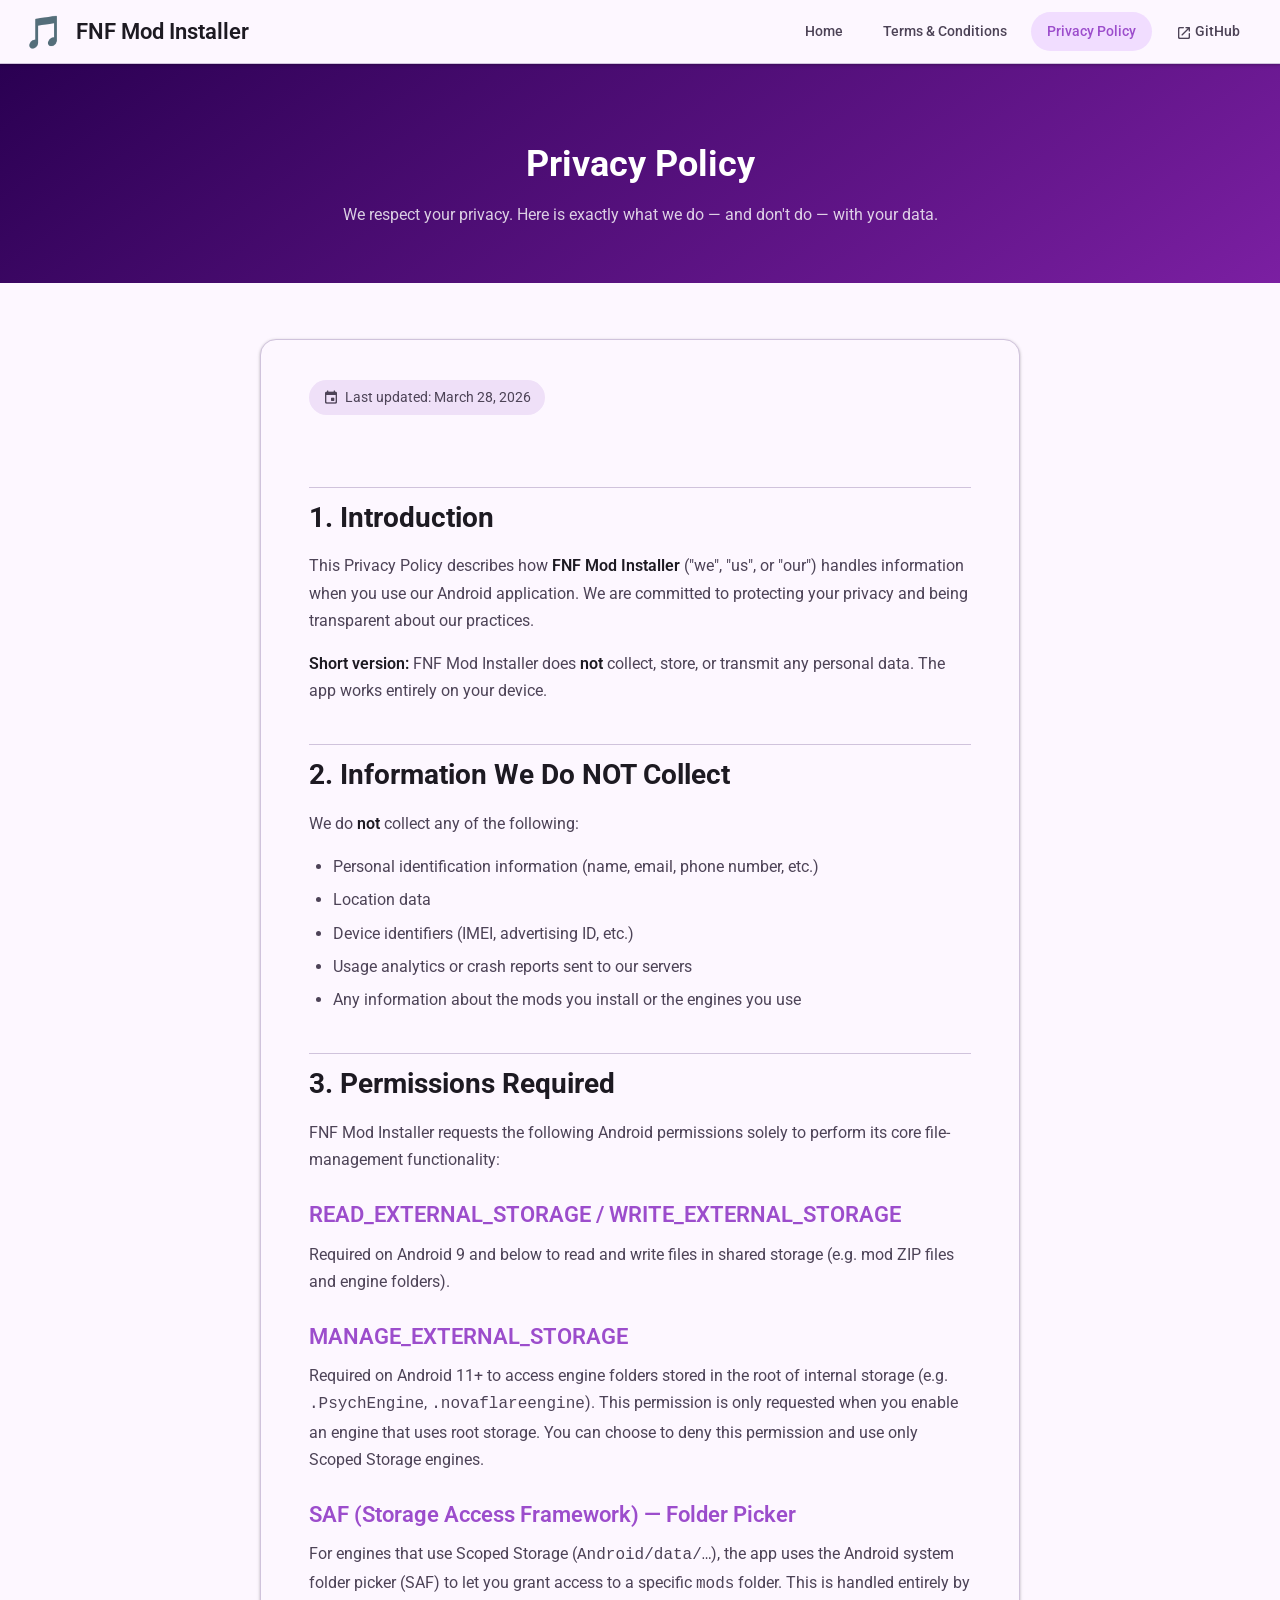
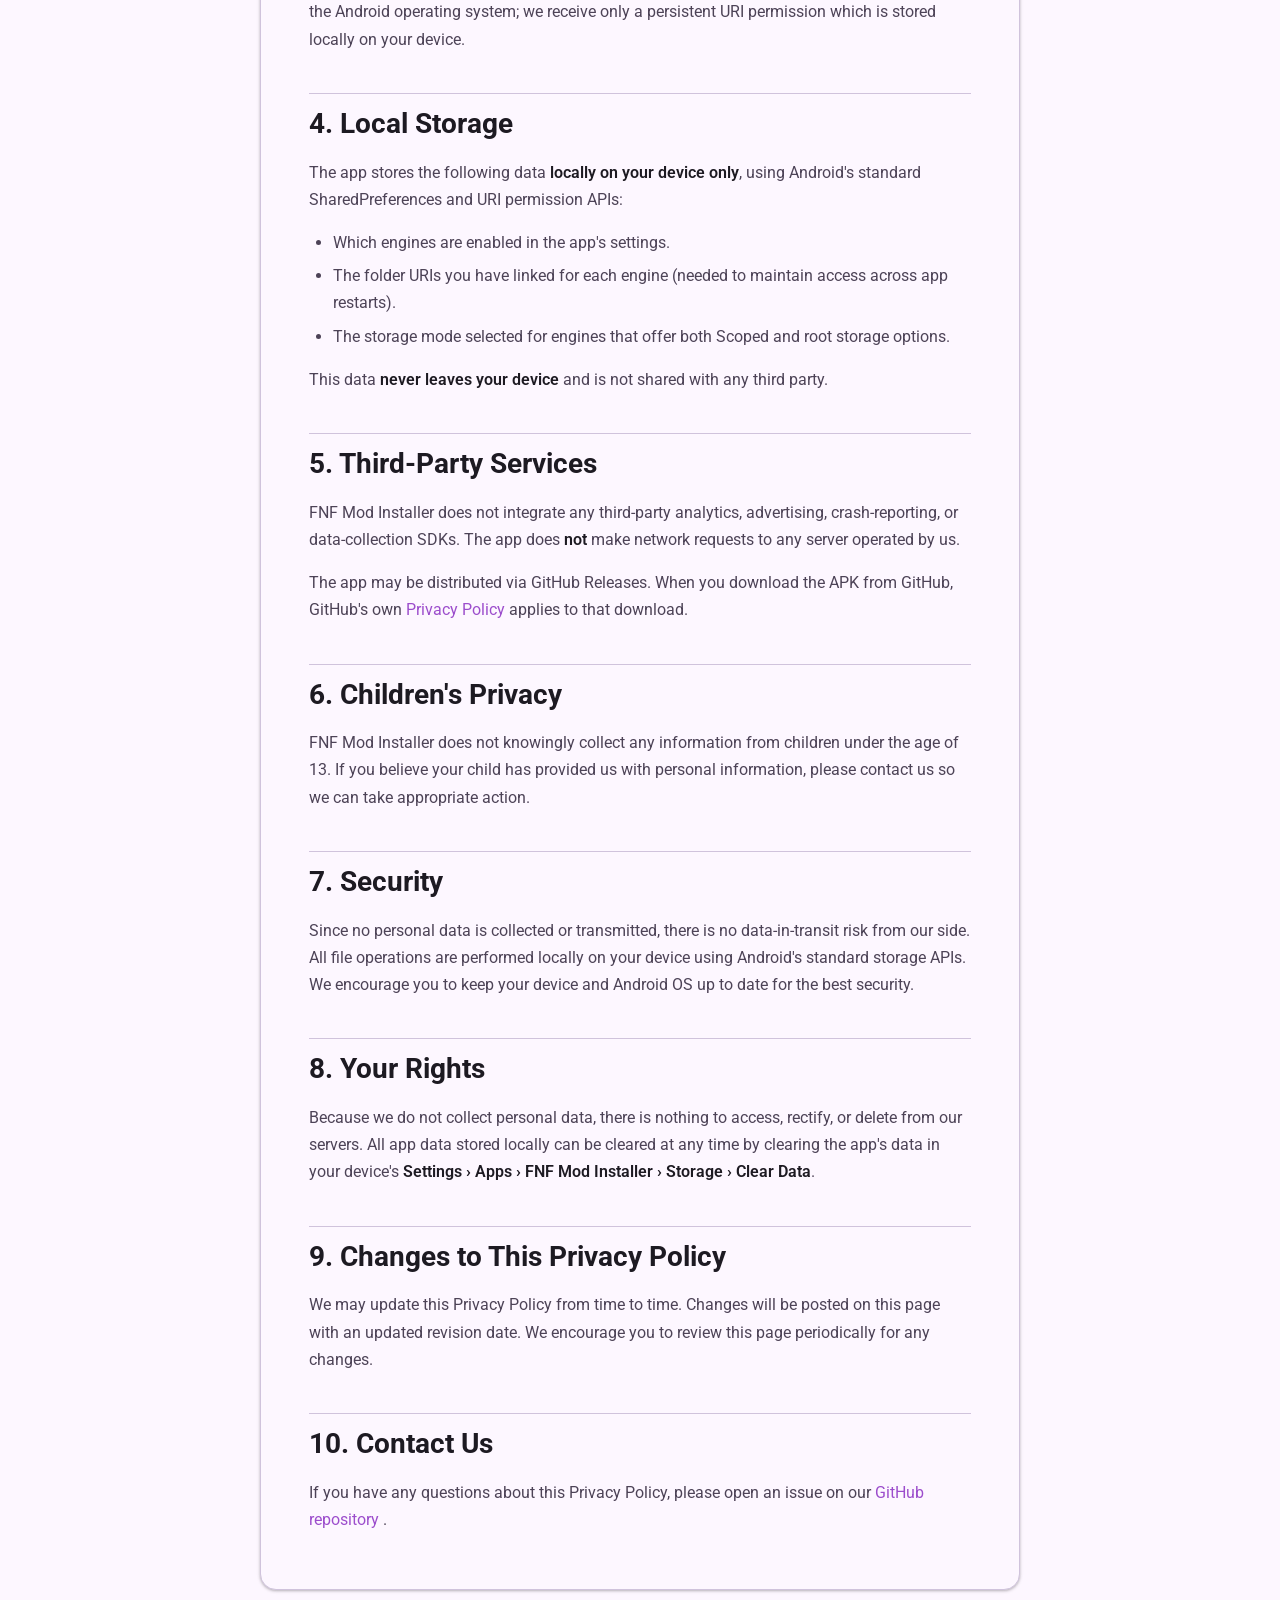
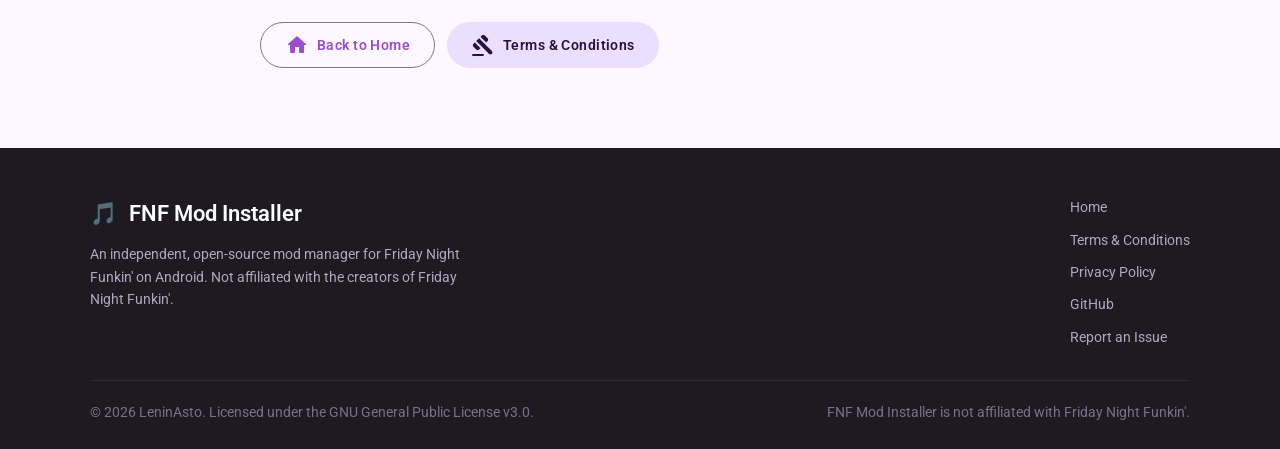
==== privacy.html @ 979d9502 "Add GitHub Pages site with Material Design v3 (index, terms, privacy, 404) Agent-Logs-Url: https://g" ====
<!DOCTYPE html>
<html lang="en">
<head>
  <meta charset="UTF-8" />
  <meta name="viewport" content="width=device-width, initial-scale=1.0" />
  <title>Privacy Policy — FNF Mod Installer</title>
  <meta name="description" content="Privacy Policy for FNF Mod Installer. Learn what data we collect and how we protect your privacy." />
  <meta name="theme-color" content="#9C4DCC" />

  <!-- Google Fonts + Material Icons -->
  <link rel="preconnect" href="https://fonts.googleapis.com" />
  <link rel="preconnect" href="https://fonts.gstatic.com" crossorigin />
  <link href="https://fonts.googleapis.com/css2?family=Roboto:wght@400;500;600;700;900&display=swap" rel="stylesheet" />
  <link href="https://fonts.googleapis.com/icon?family=Material+Icons+Round" rel="stylesheet" />

  <link rel="stylesheet" href="css/style.css" />
</head>
<body>

  <!-- ── Top App Bar ── -->
  <header class="top-app-bar">
    <a href="index.html" class="top-app-bar__brand">
      <span class="brand-emoji" aria-hidden="true">🎵</span>
      FNF Mod Installer
    </a>
    <button class="nav-toggle" id="navToggle" aria-label="Toggle navigation" aria-expanded="false">
      <span class="material-icons-round">menu</span>
    </button>
    <nav class="top-app-bar__nav" id="navMenu" role="navigation" aria-label="Main navigation">
      <a href="index.html" class="nav-link">Home</a>
      <a href="terms.html" class="nav-link">Terms &amp; Conditions</a>
      <a href="privacy.html" class="nav-link active">Privacy Policy</a>
      <a href="https://github.com/LeninAsto/FNF-Mod-Installer" target="_blank" rel="noopener" class="nav-link">
        <span class="material-icons-round" style="font-size:1rem;vertical-align:middle">open_in_new</span>
        GitHub
      </a>
    </nav>
  </header>

  <main>

    <!-- ── Page Hero ── -->
    <section class="page-hero" aria-labelledby="page-title">
      <div class="container--narrow">
        <h1 class="page-hero__title" id="page-title">Privacy Policy</h1>
        <p class="page-hero__subtitle">We respect your privacy. Here is exactly what we do — and don't do — with your data.</p>
      </div>
    </section>

    <!-- ── Legal Content ── -->
    <section class="legal-content">
      <div class="container--narrow">
        <article class="legal-article">

          <span class="last-updated-badge">
            <span class="material-icons-round" style="font-size:1rem" aria-hidden="true">event</span>
            Last updated: March 28, 2026
          </span>

          <h2>1. Introduction</h2>
          <p>
            This Privacy Policy describes how <strong>FNF Mod Installer</strong> ("we", "us", or "our")
            handles information when you use our Android application. We are committed to protecting your
            privacy and being transparent about our practices.
          </p>
          <p>
            <strong>Short version:</strong> FNF Mod Installer does <strong>not</strong> collect, store, or
            transmit any personal data. The app works entirely on your device.
          </p>

          <h2>2. Information We Do NOT Collect</h2>
          <p>We do <strong>not</strong> collect any of the following:</p>
          <ul>
            <li>Personal identification information (name, email, phone number, etc.)</li>
            <li>Location data</li>
            <li>Device identifiers (IMEI, advertising ID, etc.)</li>
            <li>Usage analytics or crash reports sent to our servers</li>
            <li>Any information about the mods you install or the engines you use</li>
          </ul>

          <h2>3. Permissions Required</h2>
          <p>
            FNF Mod Installer requests the following Android permissions solely to perform its core
            file-management functionality:
          </p>

          <h3>READ_EXTERNAL_STORAGE / WRITE_EXTERNAL_STORAGE</h3>
          <p>
            Required on Android 9 and below to read and write files in shared storage (e.g. mod ZIP files
            and engine folders).
          </p>

          <h3>MANAGE_EXTERNAL_STORAGE</h3>
          <p>
            Required on Android 11+ to access engine folders stored in the root of internal storage (e.g.
            <code>.PsychEngine</code>, <code>.novaflareengine</code>). This permission is only requested
            when you enable an engine that uses root storage. You can choose to deny this permission and
            use only Scoped Storage engines.
          </p>

          <h3>SAF (Storage Access Framework) — Folder Picker</h3>
          <p>
            For engines that use Scoped Storage (<code>Android/data/…</code>), the app uses the Android
            system folder picker (SAF) to let you grant access to a specific <code>mods</code> folder.
            This is handled entirely by the Android operating system; we receive only a persistent URI
            permission which is stored locally on your device.
          </p>

          <h2>4. Local Storage</h2>
          <p>
            The app stores the following data <strong>locally on your device only</strong>, using Android's
            standard SharedPreferences and URI permission APIs:
          </p>
          <ul>
            <li>Which engines are enabled in the app's settings.</li>
            <li>The folder URIs you have linked for each engine (needed to maintain access across app restarts).</li>
            <li>The storage mode selected for engines that offer both Scoped and root storage options.</li>
          </ul>
          <p>
            This data <strong>never leaves your device</strong> and is not shared with any third party.
          </p>

          <h2>5. Third-Party Services</h2>
          <p>
            FNF Mod Installer does not integrate any third-party analytics, advertising, crash-reporting,
            or data-collection SDKs. The app does <strong>not</strong> make network requests to any server
            operated by us.
          </p>
          <p>
            The app may be distributed via GitHub Releases. When you download the APK from GitHub, GitHub's
            own
            <a href="https://docs.github.com/en/site-policy/privacy-policies/github-general-privacy-statement" target="_blank" rel="noopener">
              Privacy Policy
            </a>
            applies to that download.
          </p>

          <h2>6. Children's Privacy</h2>
          <p>
            FNF Mod Installer does not knowingly collect any information from children under the age of 13.
            If you believe your child has provided us with personal information, please contact us so we can
            take appropriate action.
          </p>

          <h2>7. Security</h2>
          <p>
            Since no personal data is collected or transmitted, there is no data-in-transit risk from our
            side. All file operations are performed locally on your device using Android's standard storage
            APIs. We encourage you to keep your device and Android OS up to date for the best security.
          </p>

          <h2>8. Your Rights</h2>
          <p>
            Because we do not collect personal data, there is nothing to access, rectify, or delete from our
            servers. All app data stored locally can be cleared at any time by clearing the app's data in
            your device's <strong>Settings › Apps › FNF Mod Installer › Storage › Clear Data</strong>.
          </p>

          <h2>9. Changes to This Privacy Policy</h2>
          <p>
            We may update this Privacy Policy from time to time. Changes will be posted on this page with an
            updated revision date. We encourage you to review this page periodically for any changes.
          </p>

          <h2>10. Contact Us</h2>
          <p>
            If you have any questions about this Privacy Policy, please open an issue on our
            <a href="https://github.com/LeninAsto/FNF-Mod-Installer/issues" target="_blank" rel="noopener">
              GitHub repository
            </a>.
          </p>

        </article>

        <!-- Navigation chips -->
        <div style="margin-top:32px;display:flex;gap:12px;flex-wrap:wrap">
          <a href="index.html" class="btn btn-outlined">
            <span class="material-icons-round" aria-hidden="true">home</span>
            Back to Home
          </a>
          <a href="terms.html" class="btn btn-tonal">
            <span class="material-icons-round" aria-hidden="true">gavel</span>
            Terms &amp; Conditions
          </a>
        </div>

      </div>
    </section>

  </main>

  <!-- ── Footer ── -->
  <footer>
    <div class="footer-inner">
      <div>
        <div class="footer-brand">
          <span aria-hidden="true">🎵</span>
          FNF Mod Installer
        </div>
        <p class="footer-desc">
          An independent, open-source mod manager for Friday Night Funkin' on Android.
          Not affiliated with the creators of Friday Night Funkin'.
        </p>
      </div>
      <nav class="footer-links" aria-label="Footer navigation">
        <a href="index.html">Home</a>
        <a href="terms.html">Terms &amp; Conditions</a>
        <a href="privacy.html">Privacy Policy</a>
        <a href="https://github.com/LeninAsto/FNF-Mod-Installer" target="_blank" rel="noopener">GitHub</a>
        <a href="https://github.com/LeninAsto/FNF-Mod-Installer/issues" target="_blank" rel="noopener">Report an Issue</a>
      </nav>
    </div>
    <hr class="footer-divider" />
    <div class="footer-copy">
      <span>© 2026 LeninAsto. Licensed under the GNU General Public License v3.0.</span>
      <span>FNF Mod Installer is not affiliated with Friday Night Funkin'.</span>
    </div>
  </footer>

  <script>
    const toggle = document.getElementById('navToggle');
    const menu   = document.getElementById('navMenu');
    toggle.addEventListener('click', () => {
      const open = menu.classList.toggle('open');
      toggle.setAttribute('aria-expanded', String(open));
    });
  </script>
</body>
</html>
---- css/style.css ----
/* =========================================================
   FNF Mod Installer — GitHub Pages
   Material Design 3 · Shared Stylesheet
   ========================================================= */

/* ---------- Custom Properties (MD3 Tokens) ---------- */
:root {
  /* Seed colour: Purple */
  --md-sys-color-primary:             #9C4DCC;
  --md-sys-color-on-primary:          #FFFFFF;
  --md-sys-color-primary-container:   #F1DDFF;
  --md-sys-color-on-primary-container:#2A0052;

  --md-sys-color-secondary:           #7965A0;
  --md-sys-color-on-secondary:        #FFFFFF;
  --md-sys-color-secondary-container: #EBDEFF;
  --md-sys-color-on-secondary-container:#251443;

  --md-sys-color-surface:             #FDF7FF;
  --md-sys-color-surface-variant:     #EFE0F8;
  --md-sys-color-on-surface:          #1D1A22;
  --md-sys-color-on-surface-variant:  #4D4357;
  --md-sys-color-outline:             #7E7389;
  --md-sys-color-outline-variant:     #D0C3DC;

  --md-sys-color-background:          #FDF7FF;
  --md-sys-color-on-background:       #1D1A22;

  --md-sys-color-error:               #B3261E;
  --md-sys-color-on-error:            #FFFFFF;

  /* Elevation (MD3 uses tonal surfaces) */
  --md-elevation-1: 0 1px 2px rgba(0,0,0,.15), 0 1px 3px 1px rgba(0,0,0,.10);
  --md-elevation-2: 0 1px 2px rgba(0,0,0,.20), 0 2px 6px 2px rgba(0,0,0,.15);
  --md-elevation-3: 0 4px 8px 3px rgba(0,0,0,.15), 0 1px 3px rgba(0,0,0,.20);

  /* Shape */
  --shape-corner-extra-small: 4px;
  --shape-corner-small:       8px;
  --shape-corner-medium:      12px;
  --shape-corner-large:       16px;
  --shape-corner-extra-large: 28px;
  --shape-corner-full:        9999px;

  /* Typescale */
  --font-display-large:  clamp(3rem, 6vw, 3.5625rem);
  --font-display-medium: clamp(2.25rem, 4.5vw, 2.8125rem);
  --font-display-small:  clamp(1.75rem, 3.5vw, 2.25rem);
  --font-headline-large: clamp(1.5rem, 3vw, 2rem);
  --font-headline-medium:clamp(1.25rem, 2.5vw, 1.75rem);
  --font-headline-small: clamp(1.125rem, 2.2vw, 1.5rem);
  --font-title-large:    1.375rem;
  --font-title-medium:   1rem;
  --font-body-large:     1rem;
  --font-body-medium:    0.875rem;
  --font-label-large:    0.875rem;
  --font-label-medium:   0.75rem;
}

/* ---------- Reset ---------- */
*, *::before, *::after { box-sizing: border-box; margin: 0; padding: 0; }

html { scroll-behavior: smooth; }

body {
  font-family: 'Roboto', sans-serif;
  background: var(--md-sys-color-background);
  color: var(--md-sys-color-on-background);
  line-height: 1.6;
  min-height: 100vh;
  display: flex;
  flex-direction: column;
}

img { max-width: 100%; display: block; }
a   { color: var(--md-sys-color-primary); text-decoration: none; }
a:hover { text-decoration: underline; }

/* ---------- Top App Bar ---------- */
.top-app-bar {
  position: sticky;
  top: 0;
  z-index: 1000;
  background: var(--md-sys-color-surface);
  border-bottom: 1px solid var(--md-sys-color-outline-variant);
  box-shadow: var(--md-elevation-1);
  padding: 0 24px;
  height: 64px;
  display: flex;
  align-items: center;
  justify-content: space-between;
  gap: 16px;
}

.top-app-bar__brand {
  display: flex;
  align-items: center;
  gap: 12px;
  font-size: var(--font-title-large);
  font-weight: 600;
  color: var(--md-sys-color-on-surface);
  text-decoration: none;
}

.top-app-bar__brand:hover { text-decoration: none; }

.top-app-bar__brand img {
  width: 40px;
  height: 40px;
  border-radius: var(--shape-corner-small);
}

.top-app-bar__brand .brand-emoji {
  font-size: 2rem;
  line-height: 1;
}

.top-app-bar__nav {
  display: flex;
  align-items: center;
  gap: 8px;
}

.nav-link {
  padding: 8px 16px;
  border-radius: var(--shape-corner-full);
  font-size: var(--font-label-large);
  font-weight: 500;
  color: var(--md-sys-color-on-surface-variant);
  transition: background 0.2s, color 0.2s;
}

.nav-link:hover {
  background: var(--md-sys-color-surface-variant);
  color: var(--md-sys-color-on-surface);
  text-decoration: none;
}

.nav-link.active {
  color: var(--md-sys-color-primary);
  background: var(--md-sys-color-primary-container);
}

/* Hamburger for mobile */
.nav-toggle {
  display: none;
  background: none;
  border: none;
  cursor: pointer;
  padding: 8px;
  border-radius: var(--shape-corner-full);
  color: var(--md-sys-color-on-surface);
  font-size: 1.5rem;
  transition: background 0.2s;
}
.nav-toggle:hover { background: var(--md-sys-color-surface-variant); }

@media (max-width: 640px) {
  .nav-toggle { display: flex; align-items: center; }
  .top-app-bar__nav {
    display: none;
    position: absolute;
    top: 64px;
    left: 0;
    right: 0;
    background: var(--md-sys-color-surface);
    padding: 8px 16px 16px;
    flex-direction: column;
    align-items: flex-start;
    border-bottom: 1px solid var(--md-sys-color-outline-variant);
    box-shadow: var(--md-elevation-2);
  }
  .top-app-bar__nav.open { display: flex; }
  .nav-link { width: 100%; padding: 12px 16px; }
}

/* ---------- Main Content ---------- */
main { flex: 1; }

/* ---------- Buttons ---------- */
.btn {
  display: inline-flex;
  align-items: center;
  gap: 8px;
  padding: 10px 24px;
  border-radius: var(--shape-corner-full);
  font-size: var(--font-label-large);
  font-weight: 600;
  letter-spacing: 0.03em;
  border: none;
  cursor: pointer;
  text-decoration: none;
  transition: box-shadow 0.2s, opacity 0.2s, background 0.2s;
}

.btn-filled {
  background: var(--md-sys-color-primary);
  color: var(--md-sys-color-on-primary);
  box-shadow: var(--md-elevation-1);
}
.btn-filled:hover {
  box-shadow: var(--md-elevation-2);
  opacity: 0.92;
  text-decoration: none;
}

.btn-tonal {
  background: var(--md-sys-color-secondary-container);
  color: var(--md-sys-color-on-secondary-container);
}
.btn-tonal:hover {
  box-shadow: var(--md-elevation-1);
  text-decoration: none;
}

.btn-outlined {
  background: transparent;
  color: var(--md-sys-color-primary);
  border: 1px solid var(--md-sys-color-outline);
}
.btn-outlined:hover {
  background: var(--md-sys-color-primary-container);
  text-decoration: none;
}

/* ---------- Cards ---------- */
.card {
  background: var(--md-sys-color-surface);
  border-radius: var(--shape-corner-medium);
  padding: 24px;
  box-shadow: var(--md-elevation-1);
  transition: box-shadow 0.2s;
}
.card:hover { box-shadow: var(--md-elevation-2); }

.card-elevated {
  background: var(--md-sys-color-surface);
  box-shadow: var(--md-elevation-2);
}

.card-filled {
  background: var(--md-sys-color-surface-variant);
  box-shadow: none;
}

/* ---------- Section Layout ---------- */
.section {
  padding: 80px 24px;
}

.section--alt {
  background: var(--md-sys-color-surface-variant);
}

.container {
  max-width: 1100px;
  margin: 0 auto;
}

.container--narrow {
  max-width: 760px;
  margin: 0 auto;
}

/* ---------- Hero ---------- */
.hero {
  background: linear-gradient(
    145deg,
    #2A0052 0%,
    #4A0080 40%,
    #7B1FA2 75%,
    #9C4DCC 100%
  );
  color: #fff;
  text-align: center;
  padding: 100px 24px 80px;
  position: relative;
  overflow: hidden;
}

.hero::before {
  content: '';
  position: absolute;
  inset: 0;
  background: url("data:image/svg+xml,%3Csvg width='60' height='60' viewBox='0 0 60 60' xmlns='http://www.w3.org/2000/svg'%3E%3Cg fill='none' fill-rule='evenodd'%3E%3Cg fill='%23ffffff' fill-opacity='0.04'%3E%3Cpath d='M36 34v-4h-2v4h-4v2h4v4h2v-4h4v-2h-4zm0-30V0h-2v4h-4v2h4v4h2V6h4V4h-4zM6 34v-4H4v4H0v2h4v4h2v-4h4v-2H6zM6 4V0H4v4H0v2h4v4h2V6h4V4H6z'/%3E%3C/g%3E%3C/g%3E%3C/svg%3E");
}

.hero__logo {
  width: 96px;
  height: 96px;
  margin: 0 auto 24px;
  border-radius: var(--shape-corner-large);
  background: rgba(255,255,255,0.15);
  display: flex;
  align-items: center;
  justify-content: center;
  font-size: 3.5rem;
  backdrop-filter: blur(4px);
  border: 2px solid rgba(255,255,255,0.25);
  position: relative;
}

.hero__eyebrow {
  font-size: var(--font-label-large);
  letter-spacing: 0.15em;
  text-transform: uppercase;
  opacity: 0.8;
  margin-bottom: 12px;
  position: relative;
}

.hero__title {
  font-size: var(--font-display-medium);
  font-weight: 700;
  line-height: 1.15;
  margin-bottom: 20px;
  position: relative;
}

.hero__subtitle {
  font-size: var(--font-headline-small);
  font-weight: 400;
  opacity: 0.9;
  max-width: 560px;
  margin: 0 auto 40px;
  position: relative;
}

.hero__actions {
  display: flex;
  gap: 16px;
  justify-content: center;
  flex-wrap: wrap;
  position: relative;
}

/* ---------- Feature Grid ---------- */
.features-grid {
  display: grid;
  grid-template-columns: repeat(auto-fit, minmax(280px, 1fr));
  gap: 24px;
  margin-top: 48px;
}

.feature-card {
  background: var(--md-sys-color-surface);
  border-radius: var(--shape-corner-large);
  padding: 28px 24px;
  box-shadow: var(--md-elevation-1);
  transition: box-shadow 0.25s, transform 0.25s;
  border: 1px solid var(--md-sys-color-outline-variant);
}

.feature-card:hover {
  box-shadow: var(--md-elevation-3);
  transform: translateY(-2px);
}

.feature-card__icon {
  font-size: 2.5rem;
  margin-bottom: 16px;
  display: block;
}

.feature-card__title {
  font-size: var(--font-title-large);
  font-weight: 600;
  color: var(--md-sys-color-on-surface);
  margin-bottom: 8px;
}

.feature-card__body {
  font-size: var(--font-body-large);
  color: var(--md-sys-color-on-surface-variant);
  line-height: 1.6;
}

/* ---------- Engine chips ---------- */
.engines-section { text-align: center; }

.engines-grid {
  display: flex;
  flex-wrap: wrap;
  gap: 12px;
  justify-content: center;
  margin-top: 32px;
}

.engine-chip {
  display: inline-flex;
  align-items: center;
  gap: 8px;
  padding: 12px 20px;
  border-radius: var(--shape-corner-full);
  background: var(--md-sys-color-primary-container);
  color: var(--md-sys-color-on-primary-container);
  font-weight: 600;
  font-size: var(--font-label-large);
  border: 1px solid var(--md-sys-color-outline-variant);
  transition: background 0.2s, box-shadow 0.2s;
}

.engine-chip:hover {
  background: var(--md-sys-color-primary);
  color: var(--md-sys-color-on-primary);
  box-shadow: var(--md-elevation-1);
}

/* ---------- Section headings ---------- */
.section-label {
  font-size: var(--font-label-large);
  letter-spacing: 0.12em;
  text-transform: uppercase;
  color: var(--md-sys-color-primary);
  font-weight: 600;
  margin-bottom: 8px;
}

.section-title {
  font-size: var(--font-headline-large);
  font-weight: 700;
  color: var(--md-sys-color-on-surface);
  margin-bottom: 16px;
  line-height: 1.25;
}

.section-body {
  font-size: var(--font-body-large);
  color: var(--md-sys-color-on-surface-variant);
  max-width: 620px;
}

/* ---------- Step List ---------- */
.step-list {
  list-style: none;
  counter-reset: step;
  margin-top: 32px;
  display: flex;
  flex-direction: column;
  gap: 20px;
}

.step-list li {
  counter-increment: step;
  display: flex;
  gap: 20px;
  align-items: flex-start;
}

.step-list li::before {
  content: counter(step);
  flex-shrink: 0;
  width: 40px;
  height: 40px;
  border-radius: var(--shape-corner-full);
  background: var(--md-sys-color-primary);
  color: var(--md-sys-color-on-primary);
  display: flex;
  align-items: center;
  justify-content: center;
  font-weight: 700;
  font-size: var(--font-title-medium);
}

.step-list li > div { flex: 1; }

.step-title {
  font-size: var(--font-title-medium);
  font-weight: 600;
  color: var(--md-sys-color-on-surface);
}

.step-body {
  font-size: var(--font-body-medium);
  color: var(--md-sys-color-on-surface-variant);
  margin-top: 4px;
}

/* ---------- Download Banner ---------- */
.download-banner {
  background: linear-gradient(135deg, #4A0080, #9C4DCC);
  color: #fff;
  text-align: center;
  padding: 72px 24px;
}

.download-banner__title {
  font-size: var(--font-headline-large);
  font-weight: 700;
  margin-bottom: 12px;
}

.download-banner__sub {
  font-size: var(--font-body-large);
  opacity: 0.88;
  margin-bottom: 36px;
}

.btn-on-dark {
  background: #fff;
  color: #4A0080;
  padding: 14px 32px;
  font-size: 1rem;
  box-shadow: 0 4px 12px rgba(0,0,0,.25);
}
.btn-on-dark:hover {
  box-shadow: 0 6px 18px rgba(0,0,0,.35);
  text-decoration: none;
  opacity: 0.95;
}

/* ---------- Legal Pages ---------- */
.page-hero {
  background: linear-gradient(145deg, #2A0052, #7B1FA2);
  color: #fff;
  padding: 72px 24px 56px;
  text-align: center;
}

.page-hero__title {
  font-size: var(--font-display-small);
  font-weight: 700;
  margin-bottom: 8px;
}

.page-hero__subtitle {
  font-size: var(--font-body-large);
  opacity: 0.8;
}

.legal-content {
  padding: 56px 24px 80px;
}

.legal-content .container--narrow { }

.legal-article {
  background: var(--md-sys-color-surface);
  border-radius: var(--shape-corner-large);
  padding: 40px 48px;
  box-shadow: var(--md-elevation-1);
  border: 1px solid var(--md-sys-color-outline-variant);
}

@media (max-width: 640px) {
  .legal-article { padding: 24px 20px; }
}

.legal-article h2 {
  font-size: var(--font-headline-medium);
  font-weight: 700;
  color: var(--md-sys-color-on-surface);
  margin: 40px 0 12px;
  padding-top: 8px;
  border-top: 1px solid var(--md-sys-color-outline-variant);
}

.legal-article h2:first-child {
  margin-top: 0;
  padding-top: 0;
  border-top: none;
}

.legal-article h3 {
  font-size: var(--font-title-large);
  font-weight: 600;
  color: var(--md-sys-color-primary);
  margin: 24px 0 8px;
}

.legal-article p {
  font-size: var(--font-body-large);
  color: var(--md-sys-color-on-surface-variant);
  line-height: 1.7;
  margin-bottom: 16px;
}

.legal-article ul, .legal-article ol {
  padding-left: 24px;
  margin-bottom: 16px;
}

.legal-article li {
  font-size: var(--font-body-large);
  color: var(--md-sys-color-on-surface-variant);
  line-height: 1.7;
  margin-bottom: 6px;
}

.legal-article strong {
  color: var(--md-sys-color-on-surface);
  font-weight: 600;
}

.last-updated-badge {
  display: inline-flex;
  align-items: center;
  gap: 6px;
  font-size: var(--font-body-medium);
  color: var(--md-sys-color-on-surface-variant);
  background: var(--md-sys-color-surface-variant);
  padding: 6px 14px;
  border-radius: var(--shape-corner-full);
  margin-bottom: 32px;
}

/* ---------- Footer ---------- */
footer {
  background: #1D1A22;
  color: #E6DFF0;
  padding: 48px 24px 32px;
}

.footer-inner {
  max-width: 1100px;
  margin: 0 auto;
  display: grid;
  grid-template-columns: 1fr auto;
  gap: 32px 64px;
  align-items: start;
}

@media (max-width: 640px) {
  .footer-inner { grid-template-columns: 1fr; }
}

.footer-brand {
  display: flex;
  align-items: center;
  gap: 12px;
  margin-bottom: 12px;
  font-size: var(--font-title-large);
  font-weight: 600;
  color: #fff;
}

.footer-desc {
  font-size: var(--font-body-medium);
  color: #B0A8C0;
  max-width: 380px;
  line-height: 1.6;
}

.footer-links {
  display: flex;
  flex-direction: column;
  gap: 10px;
}

.footer-links a {
  color: #B0A8C0;
  font-size: var(--font-body-medium);
  transition: color 0.2s;
}

.footer-links a:hover { color: #fff; text-decoration: none; }

.footer-divider {
  max-width: 1100px;
  margin: 32px auto 20px;
  border: none;
  border-top: 1px solid #2D2834;
}

.footer-copy {
  max-width: 1100px;
  margin: 0 auto;
  font-size: var(--font-body-medium);
  color: #7B7088;
  display: flex;
  justify-content: space-between;
  flex-wrap: wrap;
  gap: 8px;
}

/* ---------- 404 Page ---------- */
.error-page {
  flex: 1;
  display: flex;
  align-items: center;
  justify-content: center;
  text-align: center;
  padding: 80px 24px;
  background: var(--md-sys-color-background);
}

.error-code {
  font-size: clamp(6rem, 20vw, 10rem);
  font-weight: 900;
  background: linear-gradient(135deg, var(--md-sys-color-primary), var(--md-sys-color-secondary));
  -webkit-background-clip: text;
  -webkit-text-fill-color: transparent;
  background-clip: text;
  line-height: 1;
  margin-bottom: 16px;
}

.error-title {
  font-size: var(--font-headline-medium);
  font-weight: 700;
  color: var(--md-sys-color-on-surface);
  margin-bottom: 12px;
}

.error-body {
  font-size: var(--font-body-large);
  color: var(--md-sys-color-on-surface-variant);
  max-width: 480px;
  margin: 0 auto 36px;
}

/* ---------- Divider ---------- */
.divider {
  border: none;
  border-top: 1px solid var(--md-sys-color-outline-variant);
  margin: 0;
}

/* ---------- Chip strip (badges) ---------- */
.badge-strip {
  display: flex;
  flex-wrap: wrap;
  gap: 8px;
  margin-top: 12px;
}

.badge {
  display: inline-flex;
  align-items: center;
  gap: 4px;
  padding: 4px 12px;
  border-radius: var(--shape-corner-full);
  font-size: var(--font-label-medium);
  font-weight: 500;
  background: var(--md-sys-color-secondary-container);
  color: var(--md-sys-color-on-secondary-container);
}

/* ---------- Ripple-like focus ring (accessibility) ---------- */
:focus-visible {
  outline: 3px solid var(--md-sys-color-primary);
  outline-offset: 2px;
}

/* ---------- Scroll-reveal utility ---------- */
.reveal {
  opacity: 0;
  transform: translateY(24px);
  transition: opacity 0.55s ease, transform 0.55s ease;
}
.reveal.visible {
  opacity: 1;
  transform: none;
}
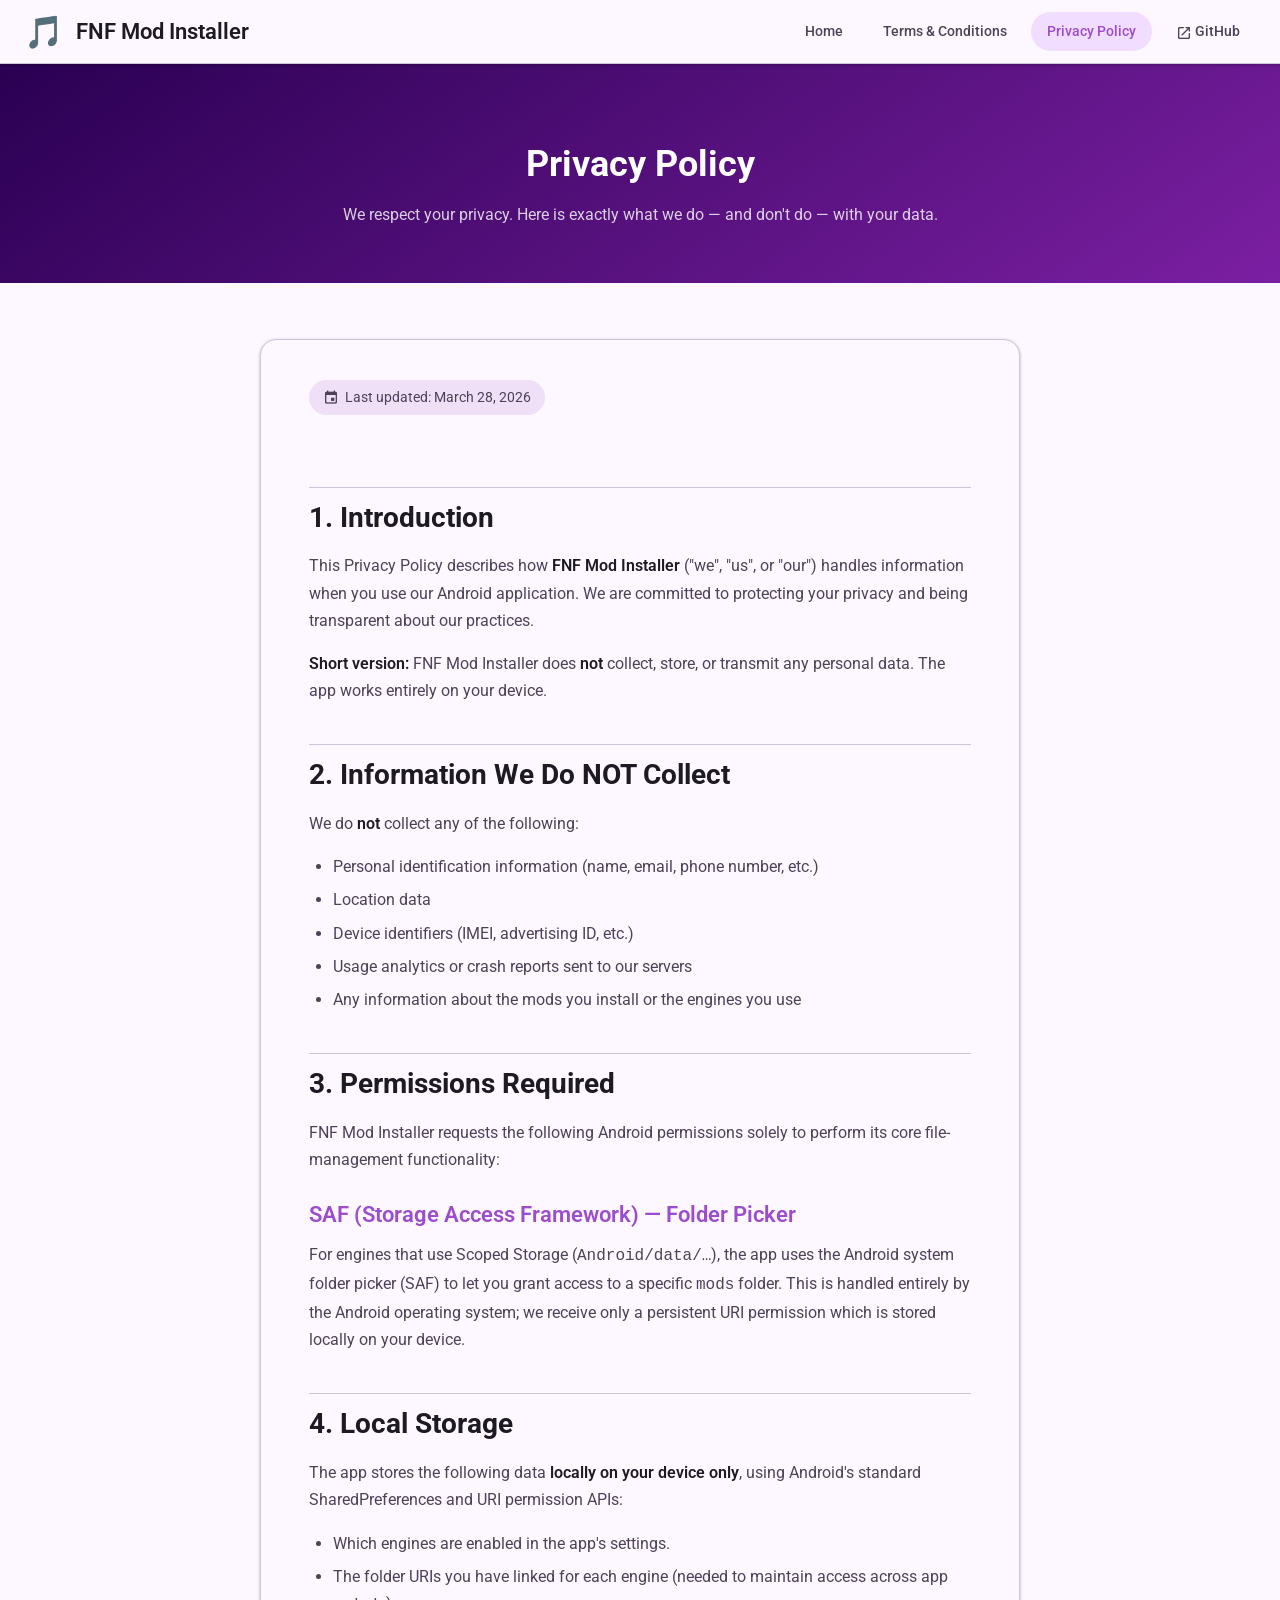
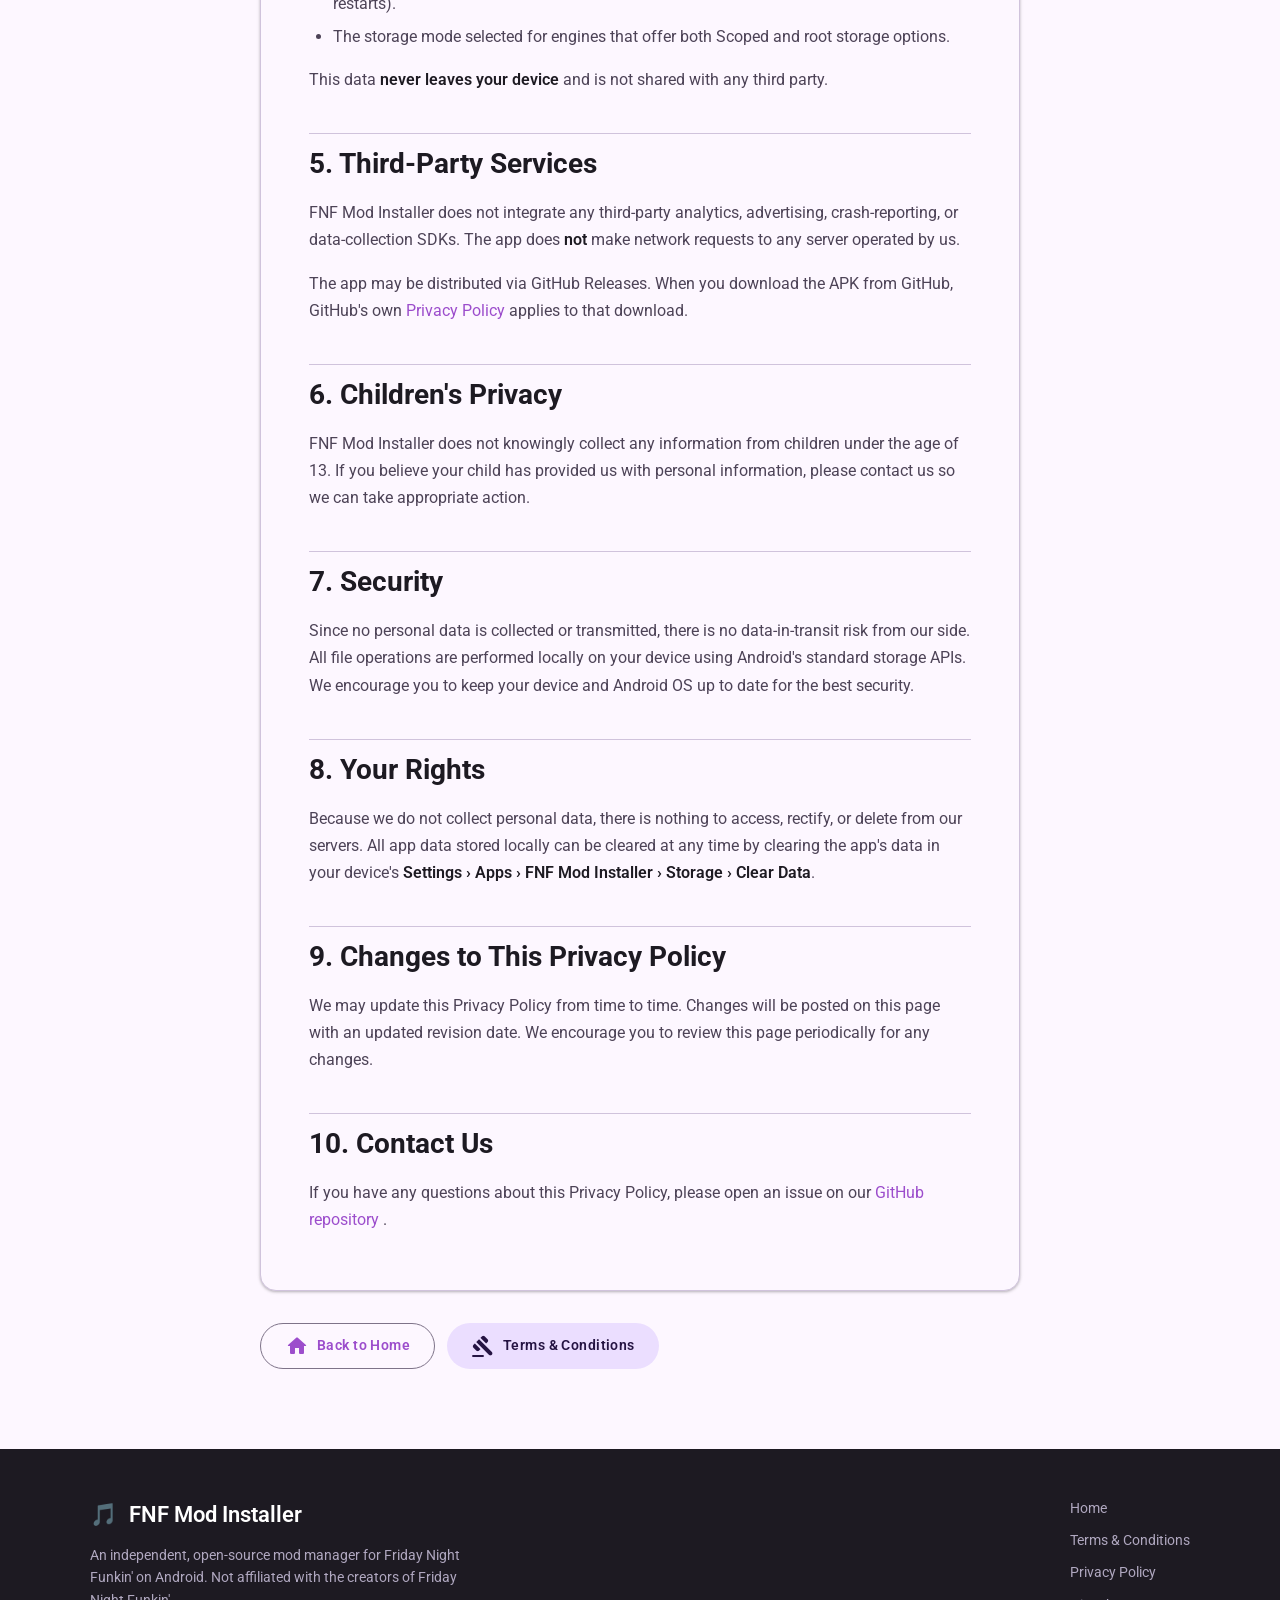
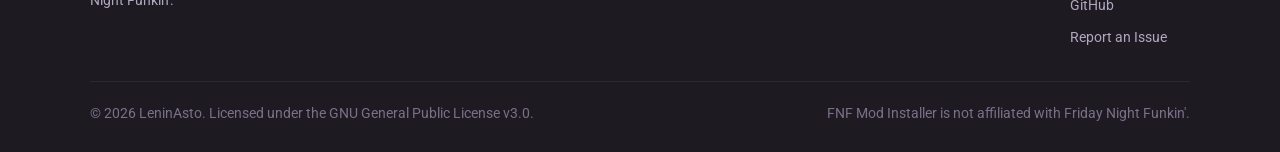
==== commit 798b796f: "Remove Android permissions details from privacy.html Removed details about READ_EXTERNAL_STORAGE and" ====
--- a/privacy.html
+++ b/privacy.html
@@ -82,20 +82,6 @@
           <p>
             FNF Mod Installer requests the following Android permissions solely to perform its core
             file-management functionality:
-          </p>
-
-          <h3>READ_EXTERNAL_STORAGE / WRITE_EXTERNAL_STORAGE</h3>
-          <p>
-            Required on Android 9 and below to read and write files in shared storage (e.g. mod ZIP files
-            and engine folders).
-          </p>
-
-          <h3>MANAGE_EXTERNAL_STORAGE</h3>
-          <p>
-            Required on Android 11+ to access engine folders stored in the root of internal storage (e.g.
-            <code>.PsychEngine</code>, <code>.novaflareengine</code>). This permission is only requested
-            when you enable an engine that uses root storage. You can choose to deny this permission and
-            use only Scoped Storage engines.
           </p>
 
           <h3>SAF (Storage Access Framework) — Folder Picker</h3>
